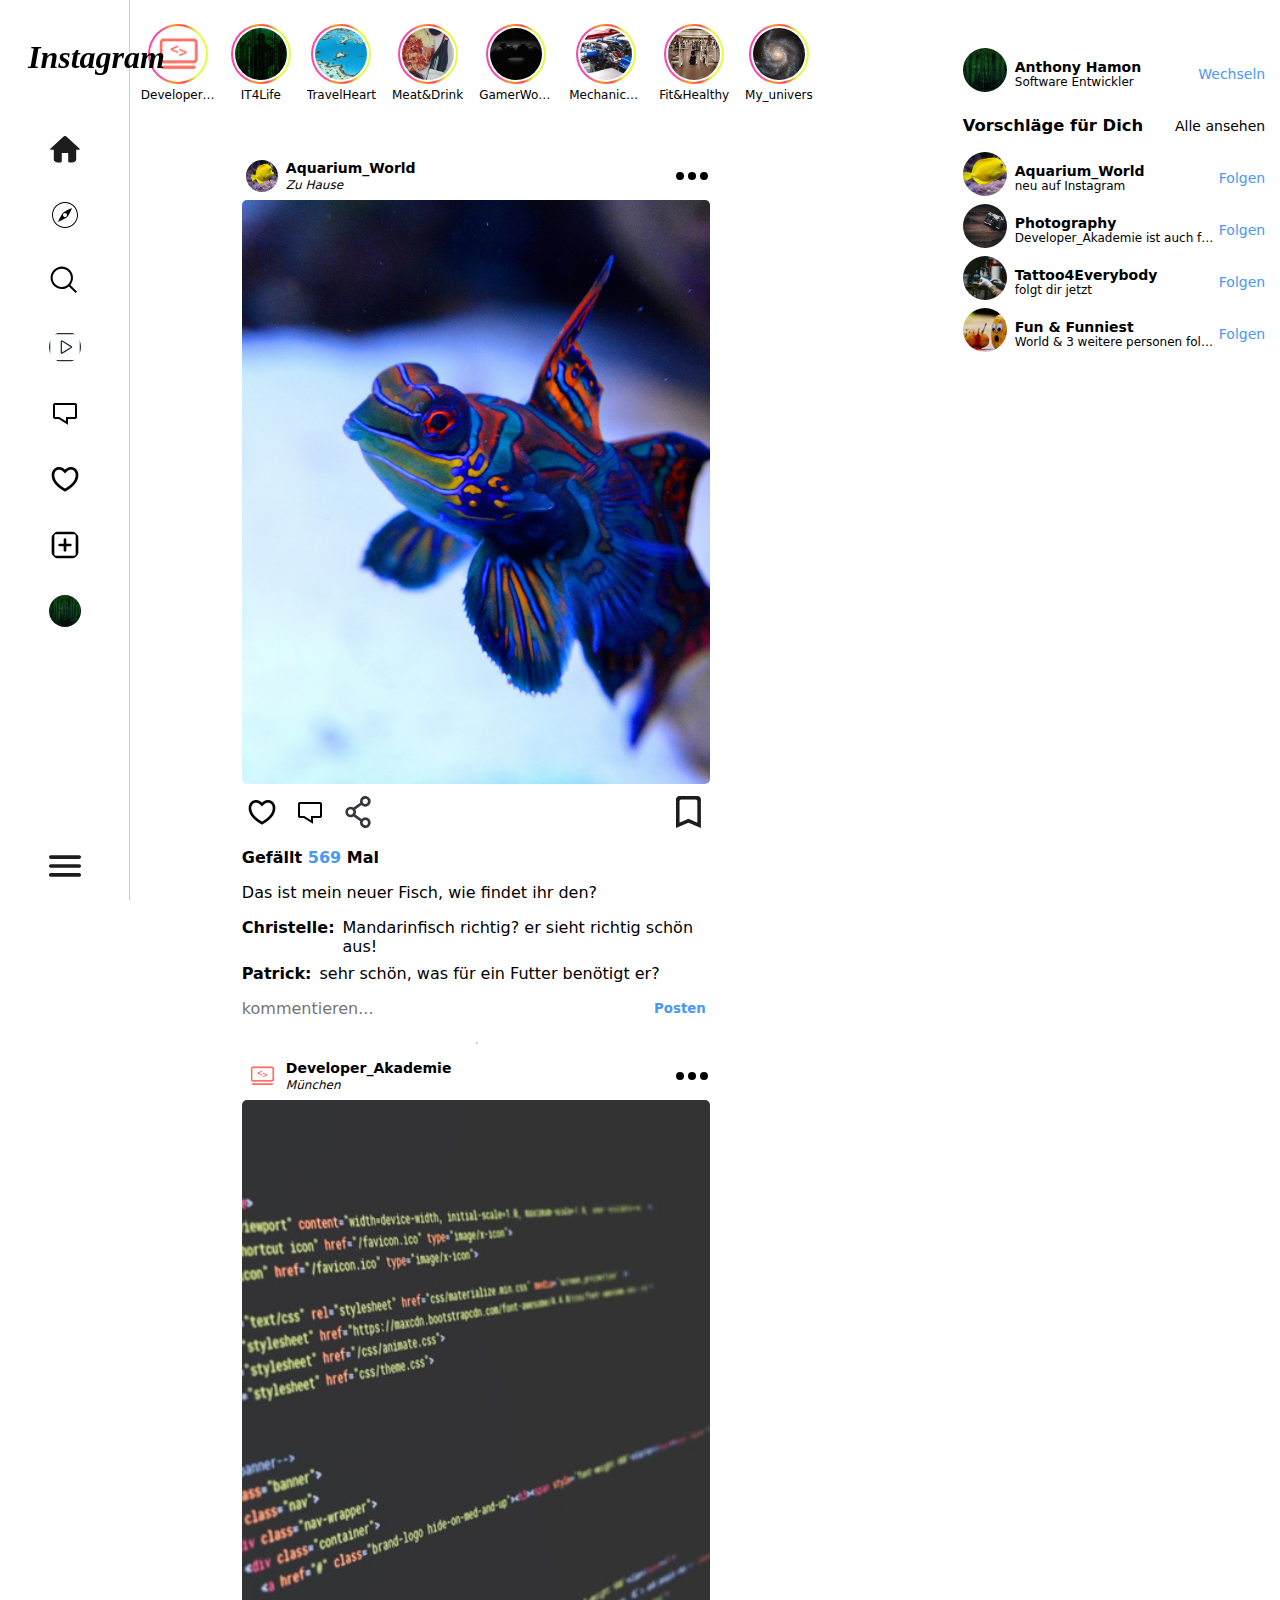
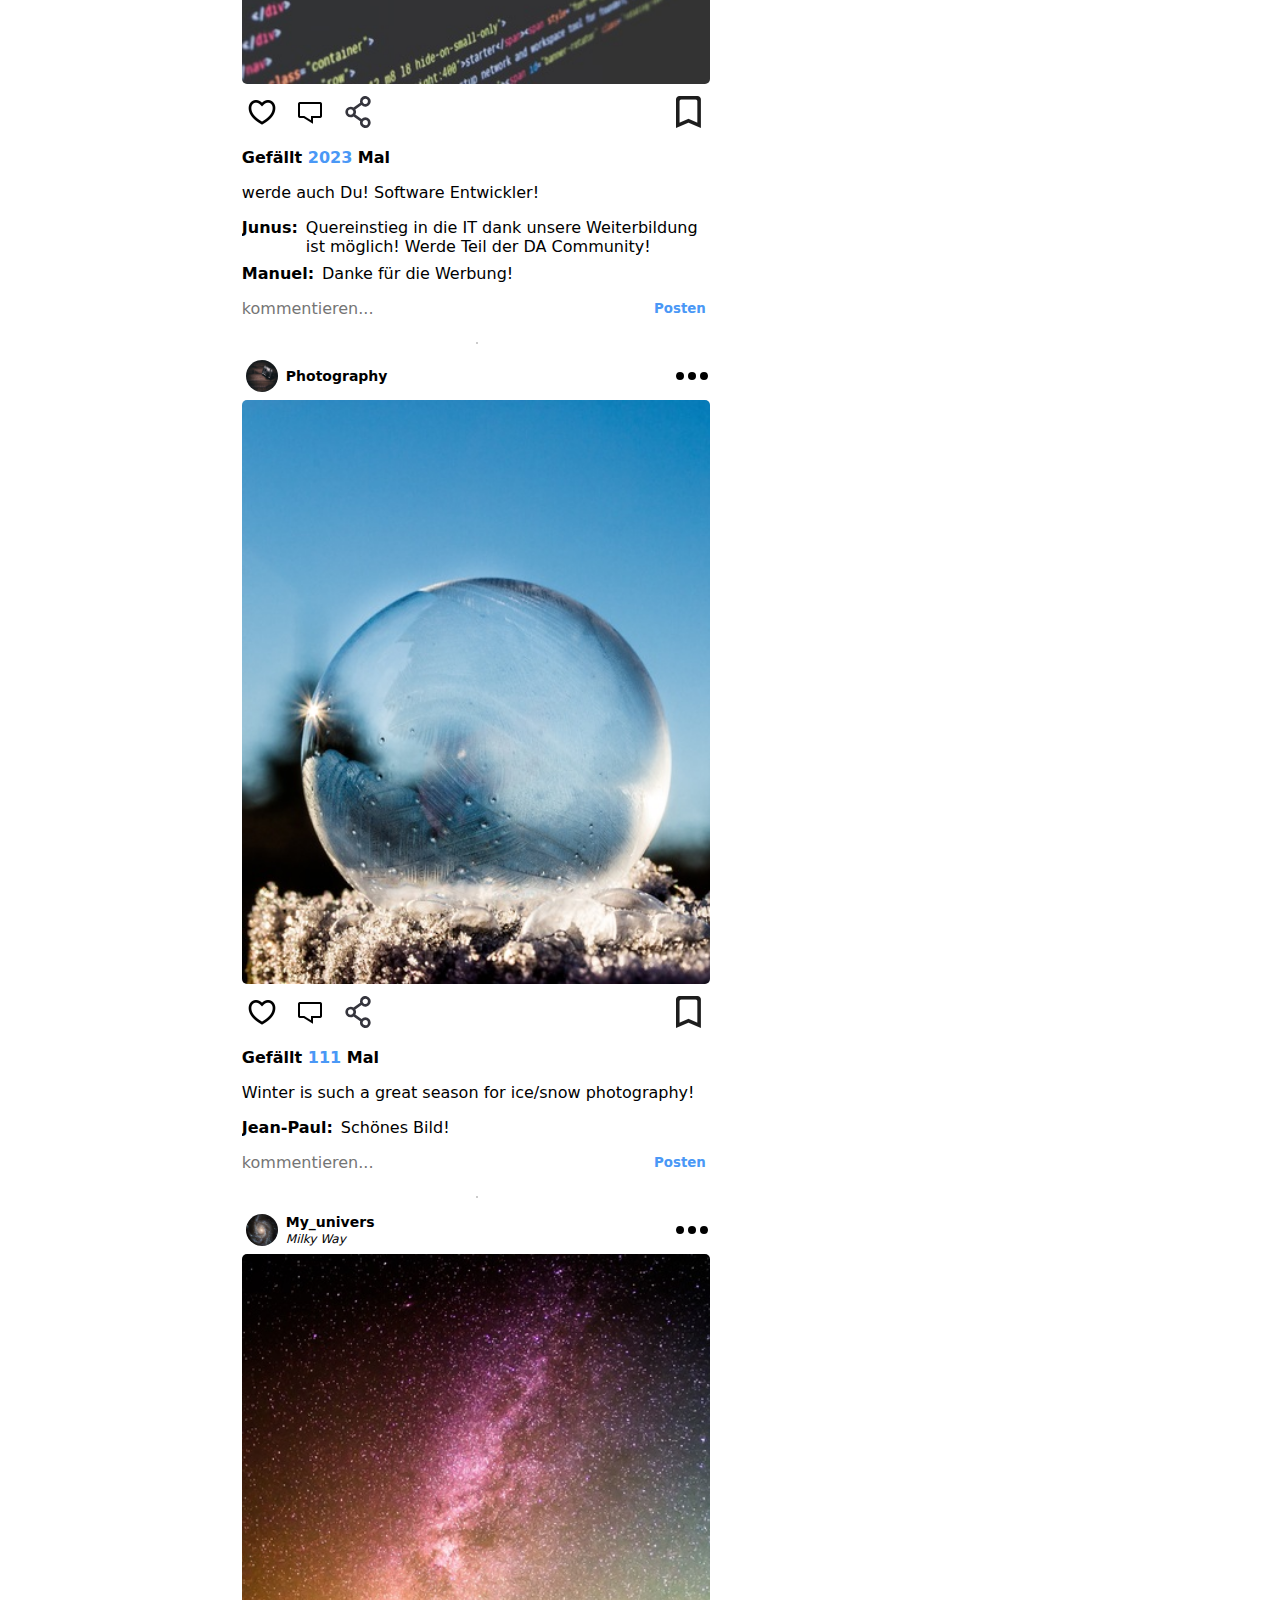
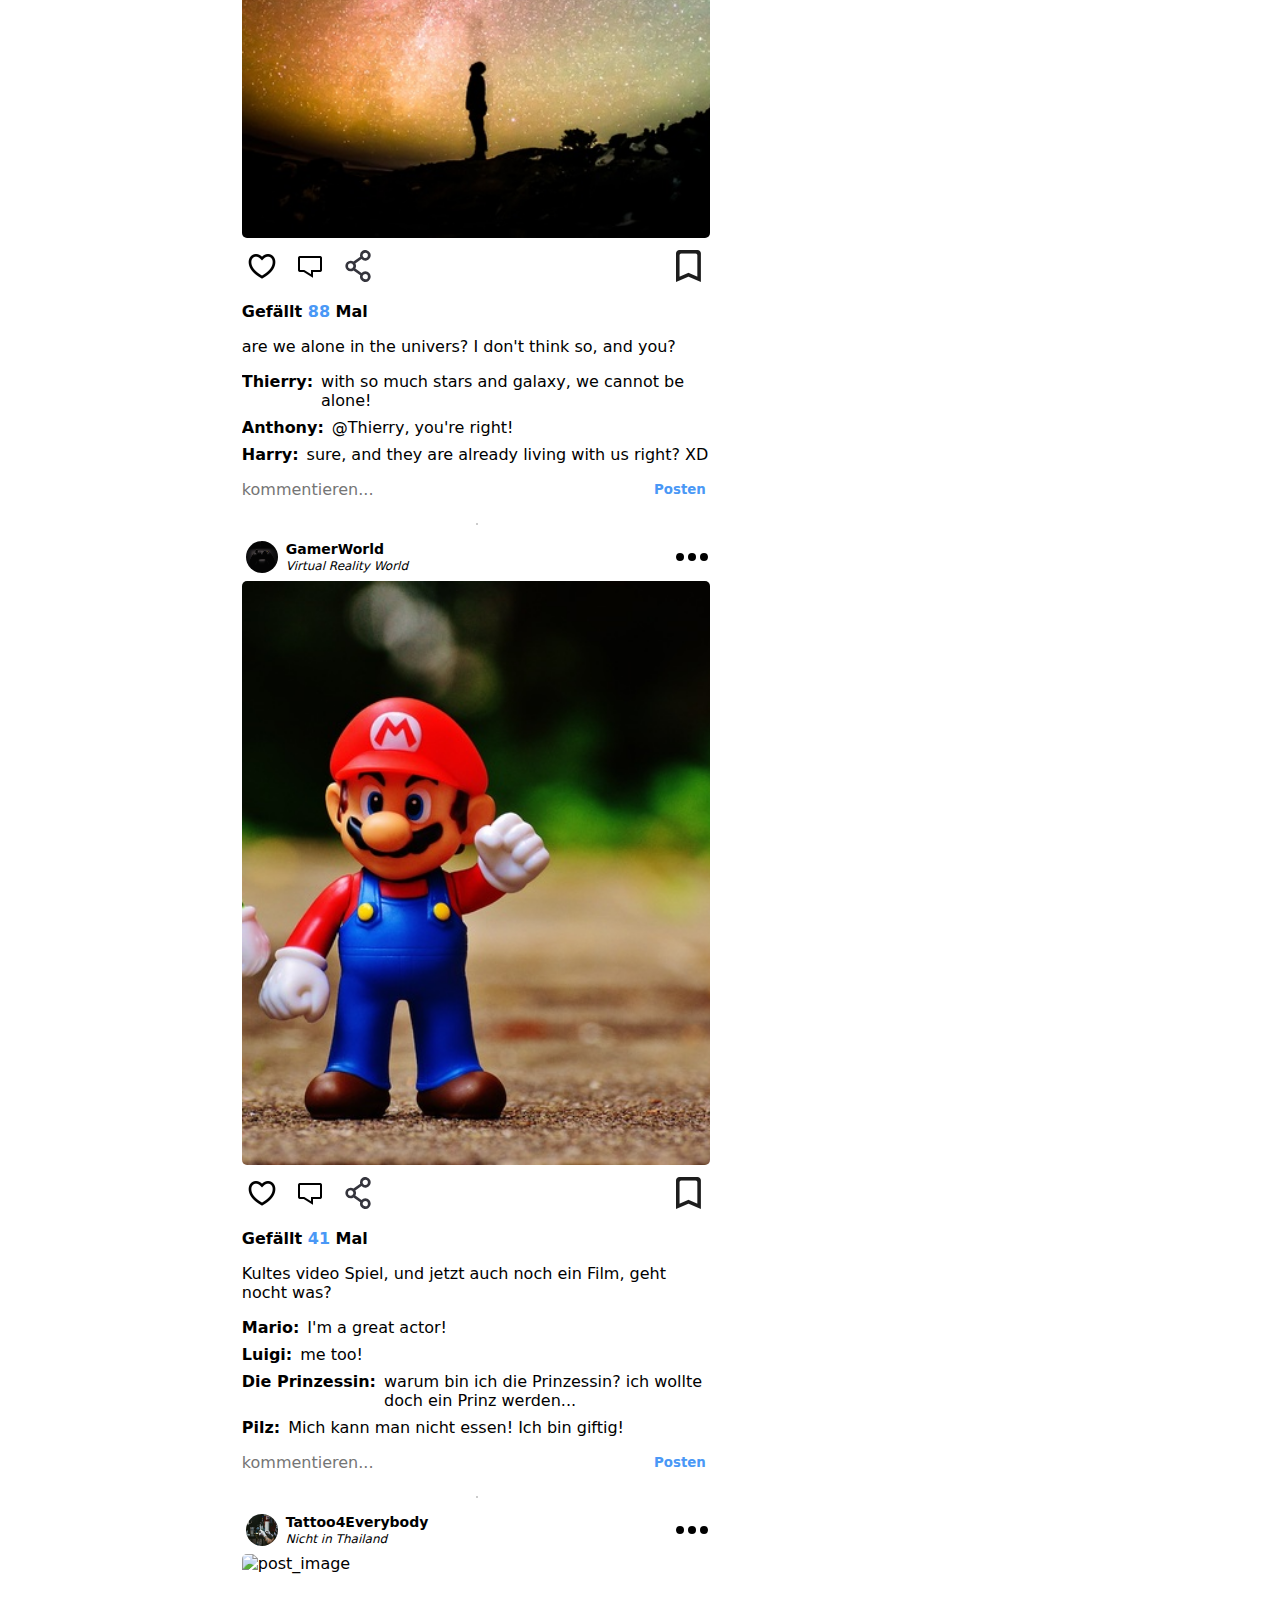
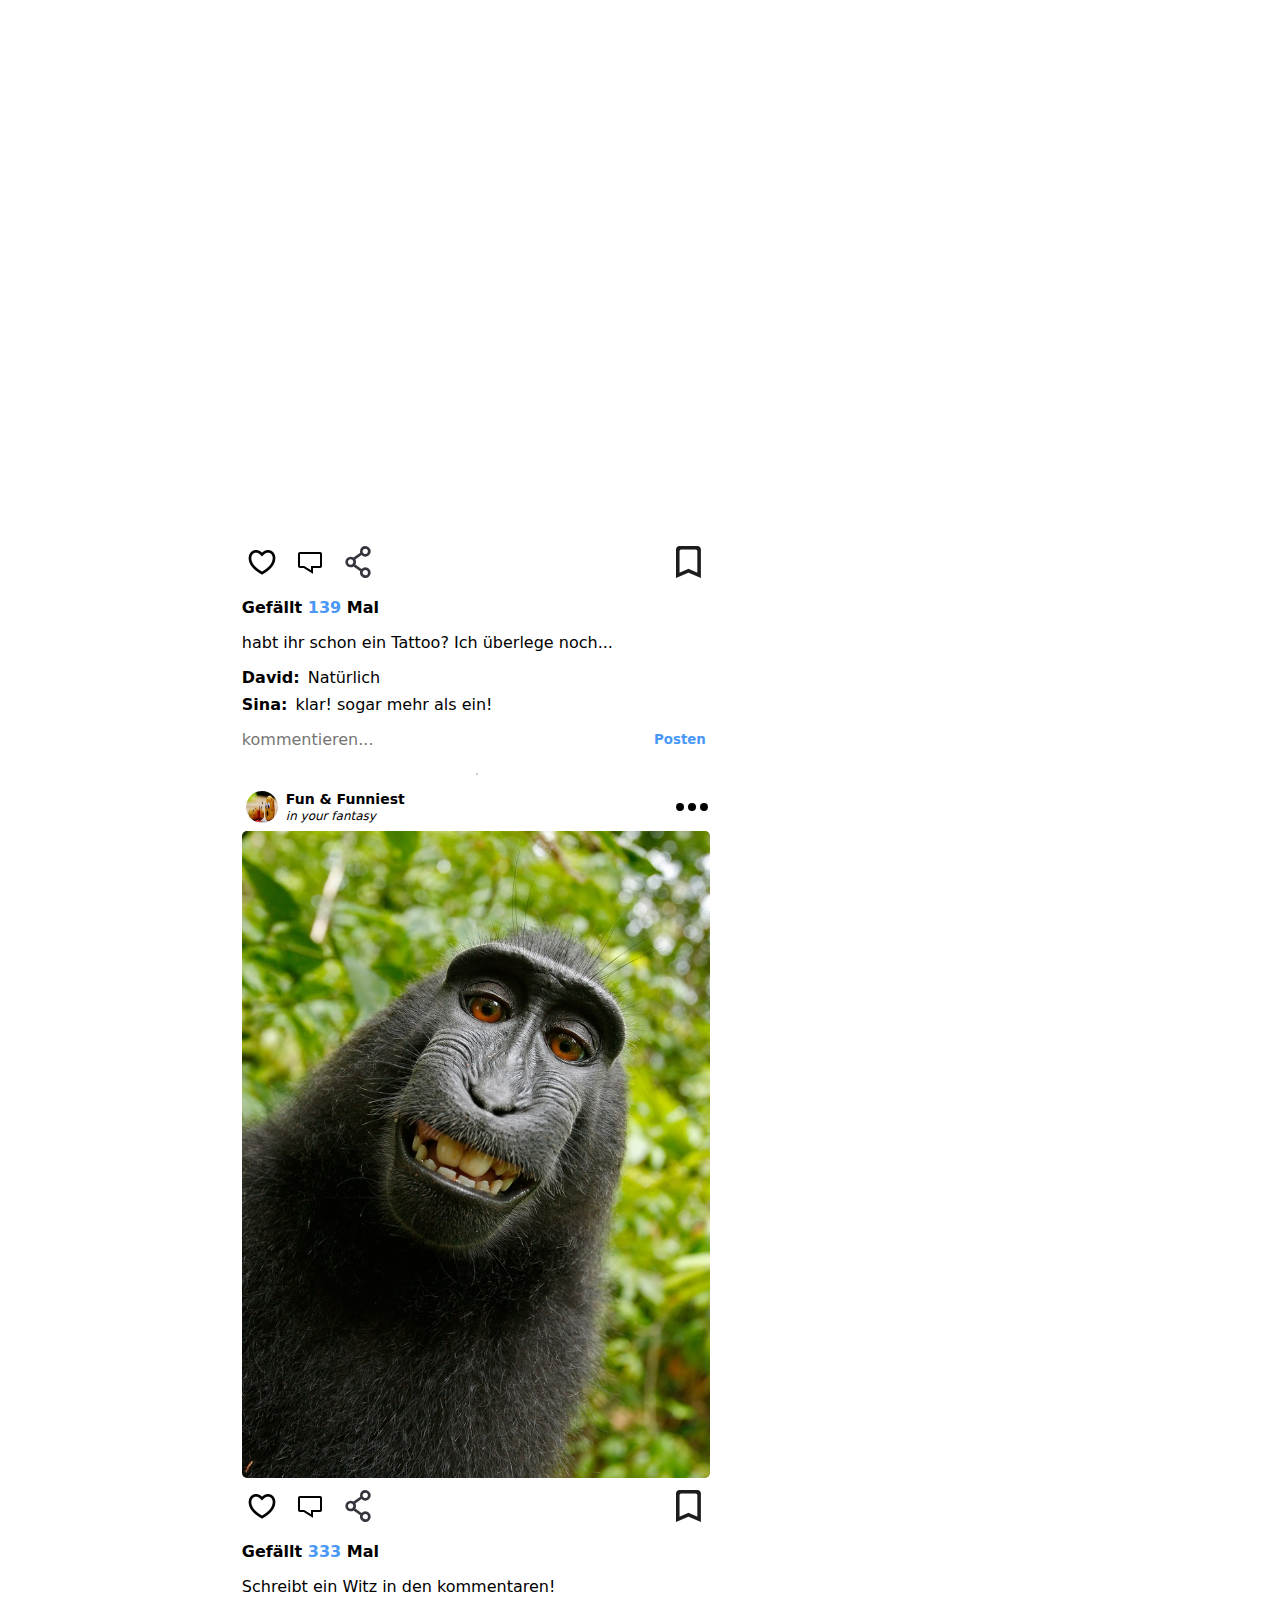
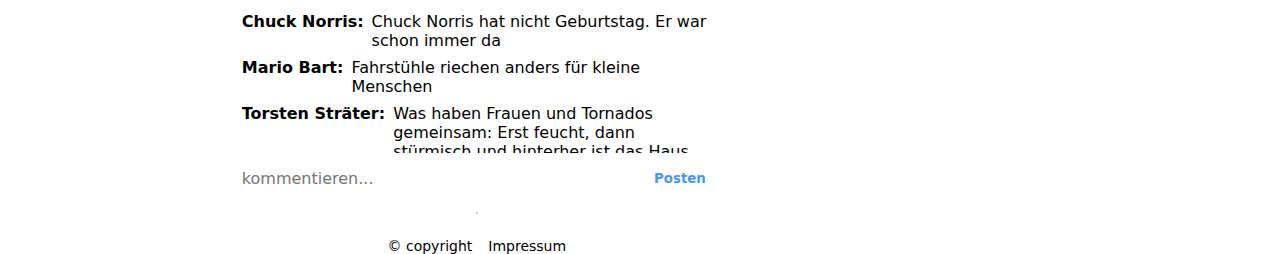
==== index.html @ f48aa2a3 "saving instagram project" ====
<!DOCTYPE html>
<html lang="en">

<head>
    <meta charset="UTF-8">
    <meta http-equiv="X-UA-Compatible" content="IE=edge">
    <meta name="viewport" content="width=device-width, initial-scale=1.0">
    <title>Instagram</title>
    <link rel="stylesheet" href="style.css">
    <link rel="stylesheet" href="font.css">
    <link rel="stylesheet" href="media_query.css">
    <link rel="shortcut icon" href="img/icons/favico.ico" type="image/x-icon">
    <script src="script.js"></script>
</head>

<body onload="renderPost()">

    <main id="fullPage">
        <section class="navbarCtn">
            <nav class="navbar">
                <div class="navbar_row">
                    <div class="d-none">
                        <img src="img/icons/instagram.png" alt="">
                        <h1>Instagram</h1>
                    </div>
                    <div>
                        <ul>
                            <li><img src="img/icons/home.svg" alt=""><a href="#">Starseite</a></li>
                            <li><img src="img/icons/compass.svg" alt=""><a href="#">Entdecken</a></li>
                            <li><img src="img/icons/search.svg" alt=""><a href="#">Suche</a></li>
                            <li><img src="img/icons/video.svg" alt=""><a href="#">Reels</a></li>
                            <li><img src="img/icons/message.png" alt=""><a href="#">Nachrichten</a></li>
                            <li><img src="img/icons/heart.png" alt=""><a href="#">Benarichtigungen</a></li>
                            <li><img src="img/icons/add.svg" alt=""><a href="#">Erstellen</a></li>
                            <li><img src="img/icons/profil.png" alt=""><a href="#">Profil</a></li>
                        </ul>
                    </div>
                </div>

                <div class="navbar_menu">
                    <img src="img/icons/menu.svg" alt="">
                    <a href="#">Mehr</a>
                </div>
            </nav>
        </section>

        <main class="main">
            <section class="posts">
                <nav class="profil_navbar">
                    <div class="profil">
                        <div class="profil_circle">
                            <img src="img/icons/DA_Logo.png" alt="">
                        </div>
                        <span>Developer_Akademie</span>
                    </div>
                    <div class="profil">
                        <div class="profil_circle">
                            <img src="img/it4Life.jpg" alt="">
                        </div>
                        <span>IT4Life</span>
                    </div>
                    <div class="profil">
                        <div class="profil_circle">
                            <img src="img/travel_heart.jpg" alt="">
                        </div> <span>TravelHeart</span>
                    </div>
                    <div class="profil">
                        <div class="profil_circle">
                            <img src="img/meat&drink.jpg" alt="">
                        </div> <span>Meat&Drink</span>
                    </div>
                    <div class="profil">
                        <div class="profil_circle">
                            <img src="img/gamer_World.jpg" alt="">
                        </div> <span>GamerWorld</span>
                    </div>
                    <div class="profil">
                        <div class="profil_circle">
                            <img src="img/mechanic_tipps.jpg" alt="">
                        </div>
                        <span>MechanicTipps</span>
                    </div>
                    <div class="profil">
                        <div class="profil_circle">
                            <img src="img/fitness.jpg" alt="">
                        </div> <span>Fit&Healthy</span>
                    </div>
                    <div class="profil">
                        <div class="profil_circle">
                            <img src="img/univers.jpg" alt="">

                        </div> <span>My_univers</span>
                    </div>
                </nav>

                <section id="post" class="section_post">

                </section>
                <div class="legal_links">
                    <a href="impressum.html" target="_blank">© copyright</a>
                    <a href="impressum.html" target="_blank">Impressum</a>
                </div>
            </section>


            <aside class="aside">
                <div class="profils_suggestion_Ctn">
                    <div class="profil_title">
                        <img src="img/icons/profil.png" alt="">
                        <div class="profils_suggestion">
                            <div>Anthony Hamon</div>
                            <span>Software Entwickler</span>
                        </div>
                    </div>
                    <a href="#">Wechseln</a>
                </div>
                </div>

                <section>
                    <div class="profils_suggestion_Ctn">
                        <h3>Vorschläge für Dich</h3>
                        <span>Alle ansehen</span>
                    </div>
                    <div>
                        <div class="profils_suggestion_Ctn">
                            <div class="profil_title">
                                <img src="img/yellow_doctor.jpg" alt="">
                                <div class="profils_suggestion">
                                    <div>Aquarium_World</div>
                                    <span>neu auf Instagram</span>
                                </div>
                            </div>
                            <a href="#">Folgen</a>
                        </div>

                        <div class="profils_suggestion_Ctn">
                            <div class="profil_title">
                                <img src="img/camera.jpg" alt="">
                                <div class="profils_suggestion">
                                    <div>Photography</div>
                                    <span>Developer_Akademie ist auch follower</span>
                                </div>
                            </div>
                            <a href="#">Folgen</a>
                        </div>


                        <div class="profils_suggestion_Ctn">
                            <div class="profil_title">
                                <img src="img/tattoo_world.jpg" alt="">
                                <div class="profils_suggestion">
                                    <div>Tattoo4Everybody</div>
                                    <span>folgt dir jetzt</span>
                                </div>
                            </div>
                            <a href="#">Folgen</a>
                        </div>


                        <div class="profils_suggestion_Ctn">
                            <div class="profil_title">
                                <img src="img/funny.jpg" alt="">
                                <div class="profils_suggestion">
                                    <div>Fun & Funniest</div>
                                    <span>World & 3 weitere personen folgen auch</span>
                                </div>
                            </div>
                            <a href="#">Folgen</a>
                        </div>
                    </div>
                </section>
                </div>
            </aside>
        </main>
    </main>
</body>

</html>
---- style.css ----
* {
    font-family: system-ui, -apple-system, BlinkMacSystemFont, 'Segoe UI', Roboto, Oxygen, Ubuntu, Cantarell, 'Open Sans', 'Helvetica Neue', sans-serif;
    box-sizing: border-box;
    text-decoration: none;
    color: black;
}

body {
    margin: 0;
}

#fullPage {
    display: flex;
}

.navbar {
    display: flex;
    flex-direction: column;
    justify-content: space-between;
    height: 100vh;
    width: 220px;
    position: fixed;
    padding: 18px;
    border-right: solid 1px rgba(0, 0, 0, 0.2);
}

.navbarCtn {
    height: 100vh;
    width: 220px;
}

.d-none img{
    display: none;
}

ul {
    list-style: none;
    display: flex;
    flex-direction: column;
    justify-content: center;
    gap: 12px;
    padding-left: 0;
    padding-top: 24px;
}

li {
    display: flex;
    align-items: center;
    gap: 12px;
    padding: 10px;
    border: solid 1px;
    border-color: transparent;
}

li:hover {
    border-radius: 10px;
    padding: 10px 9px;
    background-color: #f2f2f2;
}

li img {
    width: 32px;
    height: 32px;
    border-radius: 50%;
}

.navbar h1 {
    padding-left: 10px;
    font-style: italic;
    font-family: Cambria, Cochin, Georgia, Times, 'Times New Roman', serif;
}

.navbar_menu {
    display: flex;
    align-items: center;
    gap: 12px;
    padding: 0 18px;
}

.navbar_menu img {
    width: 32px;
    height: 32px;
}

.main {
    display: flex;
    justify-content: center;
    width: 100%;
}

.profil_navbar {
    display: flex;
    justify-content: space-between;
    gap: 16px;
}

.profil_circle {
    display: flex;
    padding: 2px;
    background: rgb(252, 69, 171);
    background: linear-gradient(90deg, rgba(252, 69, 171, 1) 20%, rgba(253, 156, 29, 1) 40%, rgba(252, 69, 69, 1) 60%, rgba(229, 252, 69, 1) 80%);
    border-radius: 50%;
}

.profil {
    display: flex;
    flex-direction: column;
    align-items: center;
    gap: 4px;
}

.profil img {
    width: 56px;
    height: 56px;
    object-fit: cover;
    border-radius: 50%;
    padding: 2px;
    background: white;
}

.profil span {
    cursor: pointer;
    font-size: 12px;
    max-width: 74px;
    text-align: center;
    white-space: nowrap;
    overflow: hidden;
    text-overflow: ellipsis;
}

.posts {
    display: flex;
    flex-direction: column;
    padding-top: 24px;
    padding-left: 150px;
}

.section_post {
    display: flex;
    flex-direction: column;
    align-items: center;
    padding-top: 50px;
}

.post {
    display: flex;
    flex-direction: column;
    width: 470px;
}

.post_image img {
    width: 468px;
    min-height: 584px;
    object-fit: cover;
    border-radius: 5px;
}

.flex_post_icons {
    display: flex;
    justify-content: space-between;
    padding: 8px 4px;
    cursor: pointer;
}

.flex_post_icons img {
    width: 32px;
    height: 32px;
    border-radius: 50%;
}

.post_icons {
    display: flex;
    gap: 16px;
}

.post_icons img {
    border-radius: unset;
}

.post_title {
    display: flex;
    align-items: center;
    gap: 8px;
    font-size: 14px;
    font-weight: bold;
}

.post_title span {
    font-size: 12px;
    font-weight: 500;
    font-style: italic;
}

.like_counter {
    padding-top: 8px;
    font-weight: 600;
    cursor: pointer;
}

.like_counter span {
    color: #4A98F6;
}

.comment_input {
    border: none;
    outline: none;
    padding: 8px 0;
    font-size: 16px;
}

.post_separator {
    border: solid 1px rgba(0, 0, 0, 0.2);
}

.legal_links {
    display: flex;
    justify-content: center;
    gap: 16px;
    padding-top: 16px;
    font-size: 14px;
}

.aside {
    padding-top: 48px;
    padding-left: 150px;
    padding-right: 24px;
}

.aside a {
    color: #4A98F6;
}

.aside a:hover {
    color: black;
}

.profils_suggestion_Ctn {
    display: flex;
    justify-content: space-between;
    align-items: center;
    font-size: 14px;
    gap: 4px;
    cursor: pointer;
}

.profils_suggestion_Ctn img {
    width: 44px;
    height: 44px;
    border-radius: 50%;
    object-fit: cover;
    margin-bottom: 8px;
    object-fit: cover;
}

.profils_suggestion {
    display: flex;
    flex-direction: column;
    justify-content: center;
}

.profils_suggestion div {
    font-size: 14px;
    font-weight: bold;
}

.profils_suggestion span {
    font-size: 12px;
    text-overflow: ellipsis;
    white-space: nowrap;
    overflow: hidden;
    align-self: baseline;
    max-width: 200px;
}

.profil_title {
    display: flex;
    justify-content: space-between;
    gap: 8px;
}

.commentCtn {
    display: flex;
    flex-direction: column;
    max-height: 210px;
    overflow-y: scroll;
    gap: 8px;
}

.commentCtn::-webkit-scrollbar {
    display: none;
}

.post_Comment {
    display: flex;
    gap: 8px;
}

.post_Comment span {
    font-weight: 700;
    min-width: max-content;
    cursor: pointer;
}

.posting_comment {
    display: flex;
    justify-content: space-between;
}

.posting_button {
    border: none;
    background-color: transparent;
    font-weight: 700;
    color: #4A98F6;
}

.posting_button:hover {
    text-decoration: underline;
}

.toggle_img {
    display: none;
}

.red_heart {
    filter: invert(20%) sepia(68%) saturate(6983%) hue-rotate(355deg) brightness(98%) contrast(124%);
}

.blue_save {
    filter: invert(51%) sepia(34%) saturate(2276%) hue-rotate(192deg) brightness(102%) contrast(93%);
}
---- font.css ----
/* open-sans-regular - latin */
@font-face {
    font-display: swap; /* Check https://developer.mozilla.org/en-US/docs/Web/CSS/@font-face/font-display for other options. */
    font-family: 'Open Sans';
    font-style: normal;
    font-weight: 400;
    src: url('fonts/open-sans-v34-latin-regular.eot'); /* IE9 Compat Modes */
    src: url('fonts/open-sans-v34-latin-regular.eot?#iefix') format('embedded-opentype'), /* IE6-IE8 */
         url('fonts/open-sans-v34-latin-regular.woff2') format('woff2'), /* Super Modern Browsers */
         url('fonts/open-sans-v34-latin-regular.woff') format('woff'), /* Modern Browsers */
         url('fonts/open-sans-v34-latin-regular.ttf') format('truetype'), /* Safari, Android, iOS */
         url('fonts/open-sans-v34-latin-regular.svg#OpenSans') format('svg'); /* Legacy iOS */
  }
  /* open-sans-500 - latin */
  @font-face {
    font-display: swap; /* Check https://developer.mozilla.org/en-US/docs/Web/CSS/@font-face/font-display for other options. */
    font-family: 'Open Sans';
    font-style: normal;
    font-weight: 500;
    src: url('fonts/open-sans-v34-latin-500.eot'); /* IE9 Compat Modes */
    src: url('fonts/open-sans-v34-latin-500.eot?#iefix') format('embedded-opentype'), /* IE6-IE8 */
         url('fonts/open-sans-v34-latin-500.woff2') format('woff2'), /* Super Modern Browsers */
         url('fonts/open-sans-v34-latin-500.woff') format('woff'), /* Modern Browsers */
         url('fonts/open-sans-v34-latin-500.ttf') format('truetype'), /* Safari, Android, iOS */
         url('fonts/open-sans-v34-latin-500.svg#OpenSans') format('svg'); /* Legacy iOS */
  }
  /* open-sans-700 - latin */
  @font-face {
    font-display: swap; /* Check https://developer.mozilla.org/en-US/docs/Web/CSS/@font-face/font-display for other options. */
    font-family: 'Open Sans';
    font-style: normal;
    font-weight: 700;
    src: url('fonts/open-sans-v34-latin-700.eot'); /* IE9 Compat Modes */
    src: url('fonts/open-sans-v34-latin-700.eot?#iefix') format('embedded-opentype'), /* IE6-IE8 */
         url('fonts/open-sans-v34-latin-700.woff2') format('woff2'), /* Super Modern Browsers */
         url('fonts/open-sans-v34-latin-700.woff') format('woff'), /* Modern Browsers */
         url('fonts/open-sans-v34-latin-700.ttf') format('truetype'), /* Safari, Android, iOS */
         url('fonts/open-sans-v34-latin-700.svg#OpenSans') format('svg'); /* Legacy iOS */
  }
  /* open-sans-800 - latin */
  @font-face {
    font-display: swap; /* Check https://developer.mozilla.org/en-US/docs/Web/CSS/@font-face/font-display for other options. */
    font-family: 'Open Sans';
    font-style: normal;
    font-weight: 800;
    src: url('fonts/open-sans-v34-latin-800.eot'); /* IE9 Compat Modes */
    src: url('fonts/open-sans-v34-latin-800.eot?#iefix') format('embedded-opentype'), /* IE6-IE8 */
         url('fonts/open-sans-v34-latin-800.woff2') format('woff2'), /* Super Modern Browsers */
         url('fonts/open-sans-v34-latin-800.woff') format('woff'), /* Modern Browsers */
         url('fonts/open-sans-v34-latin-800.ttf') format('truetype'), /* Safari, Android, iOS */
         url('fonts/open-sans-v34-latin-800.svg#OpenSans') format('svg'); /* Legacy iOS */
  }
---- media_query.css ----
@media(max-width:1355px) {
    .navbar {
        width: 130px;
    }

    .navbar ul li a {
        display: none;
    }

    .navbar ul {
        align-items: center;
    }

    .navbar_menu a {
        display: none;
    }

    .navbar_menu {
        justify-content: center;
    }
}

@media(max-width:1255px) {
    .aside {
        padding-left: 80px;
    }
}

@media(max-width:1170px) {

    .navbar {
        width: 80px;
    }

    .aside {
        padding-left: 40px;
    }

    .d-none {
        display: flex;
        justify-content: center;
    }

    .d-none h1 {
        display: none;
    }

    .d-none img {
        display: block;
        width: 42px;
        height: 42px;
    }

    @media(max-width:1130px) {
        .posts {
            padding-left: unset;
        }
    }

    @media(max-width:1100px) {
        .aside {
            display: none;
        }
    }

    @media(max-width:740px) {
        .navbarCtn{
            display: flex;
            flex-direction: row;
            width: auto;
            height: auto;
        }

        .navbar{
            flex-direction: row;
            align-items: center;
            height: max-content;
            width: 100%;
            padding: 0 18px;
            position: fixed;
            bottom: 0;
            right: 0;
            left: 0;
            background-color: white;
            border-top: 1px solid rgba(0, 0, 0, 0.2);
        }

        .navbar_row{
            display: flex;
            align-items: center;
            flex-direction: row;
            gap: 45px;
        }

        .navbar ul{
            display: flex;
            flex-direction: row;
            align-items: center;
            padding-top: unset;
        }

        .navbar li:hover {
            padding: 10px;
        }
    }

    @media(max-width: 700px){
        .navbar_menu img{
            width: 24px;
            height: 24px;
        }

        .navbar_row{
            gap: 20px;
        }

        .profil_navbar{
            overflow-x: scroll;
        }
    }

    @media(min-width: 700px){
        .profil_navbar::-webkit-scrollbar{
            display: unset;
        }
    }

    @media(max-width: 665px){
        .profil_navbar{
            width: 480px;
    }

    .navbar{
        justify-content: center;
    }

    .navbar li{
        padding: unset;
    }

    .navbar li:hover{
        padding: unset;
    }
}

@media(max-width: 500px){
    .post{
        width: 375px;
    }

    .post_image img{
        width: 375px;
        height: 470px;
    }

    .navbar_row{
        gap: 5px;
    }

    .navbar ul{
        gap: 6px;
    }

    .profil_navbar{
        width: 375px;
}
}

@media(max-width: 450px){
    .navbar img{
        width: 24px;
        height: 24px;
    }

}

@media(max-width:400px){

    .post_image img{
        width: 268px;
        height: 334px;
    }

    .post{
        width: 268px;
    }

    .profil_navbar{
        width: 268px;
}

    .d-none{
        display: none;
    }

    .navbar li:nth-child(3){
        display: none;
    }
}
}
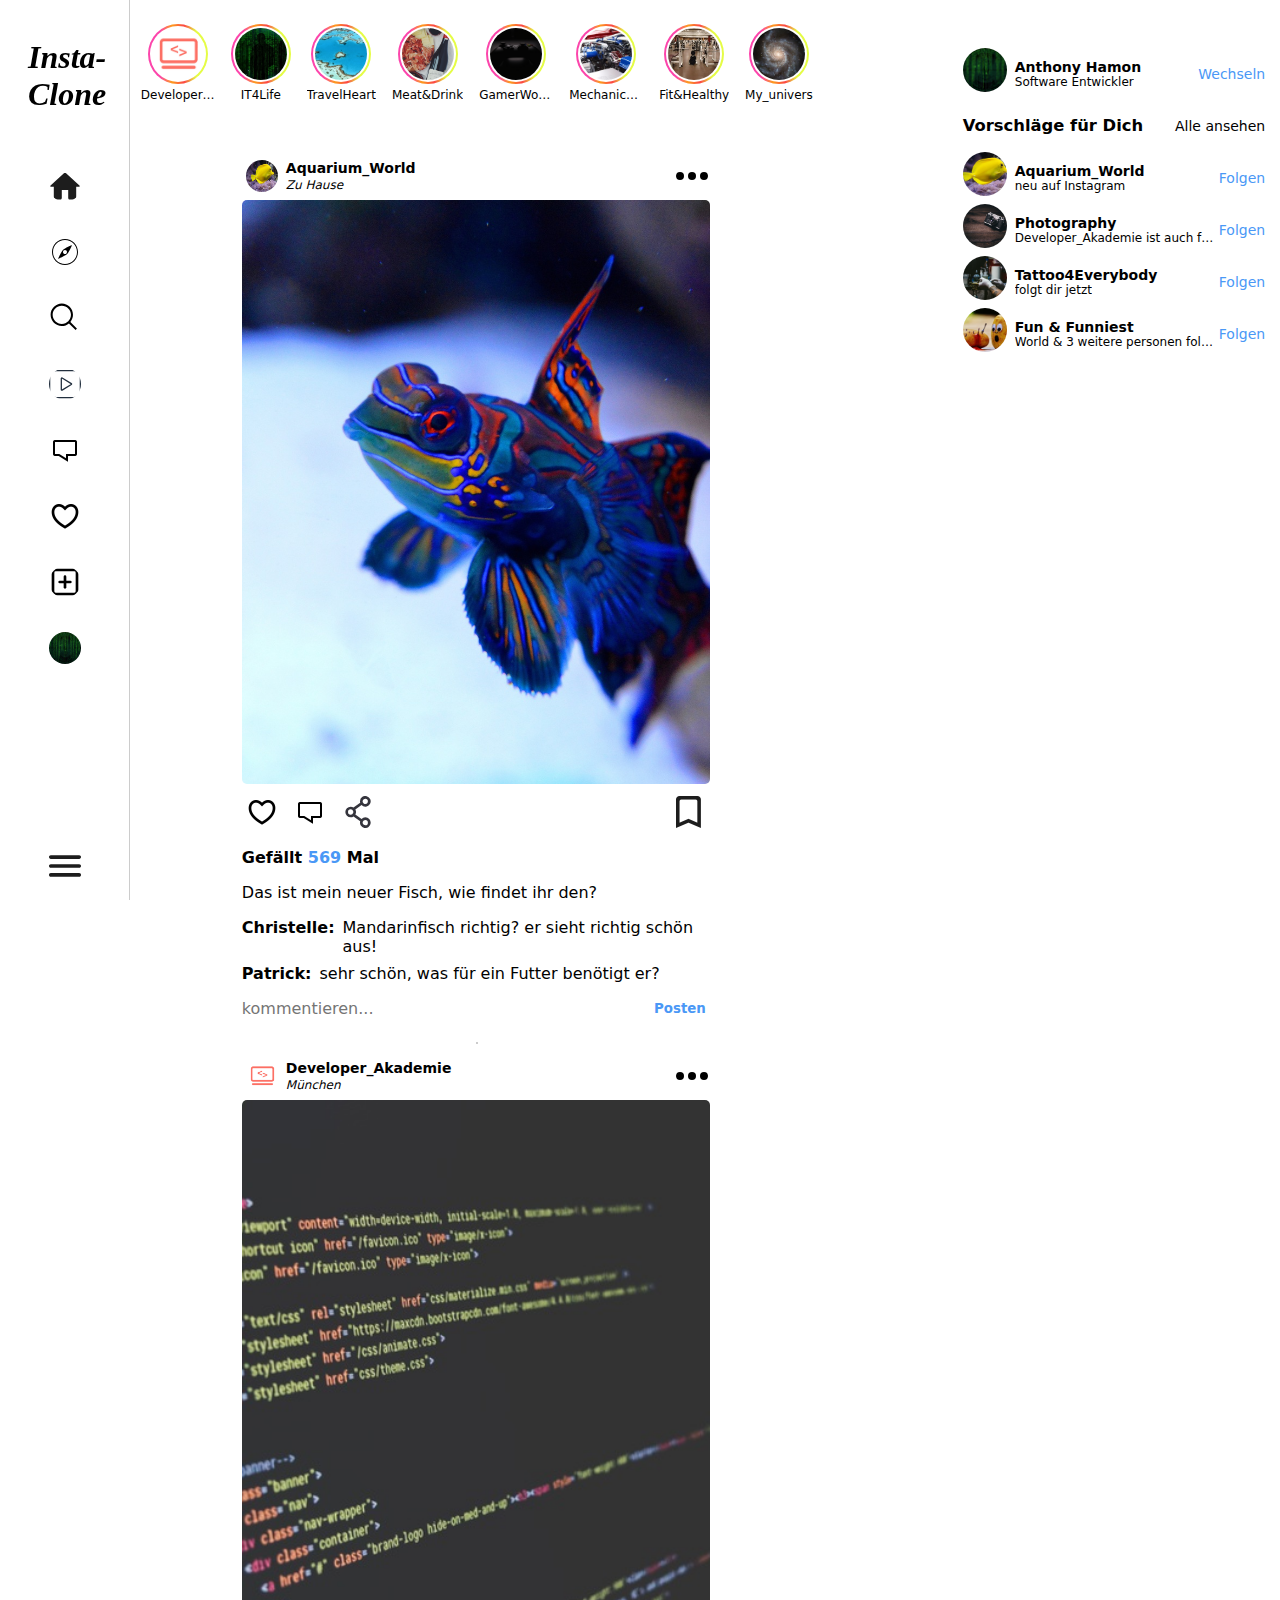
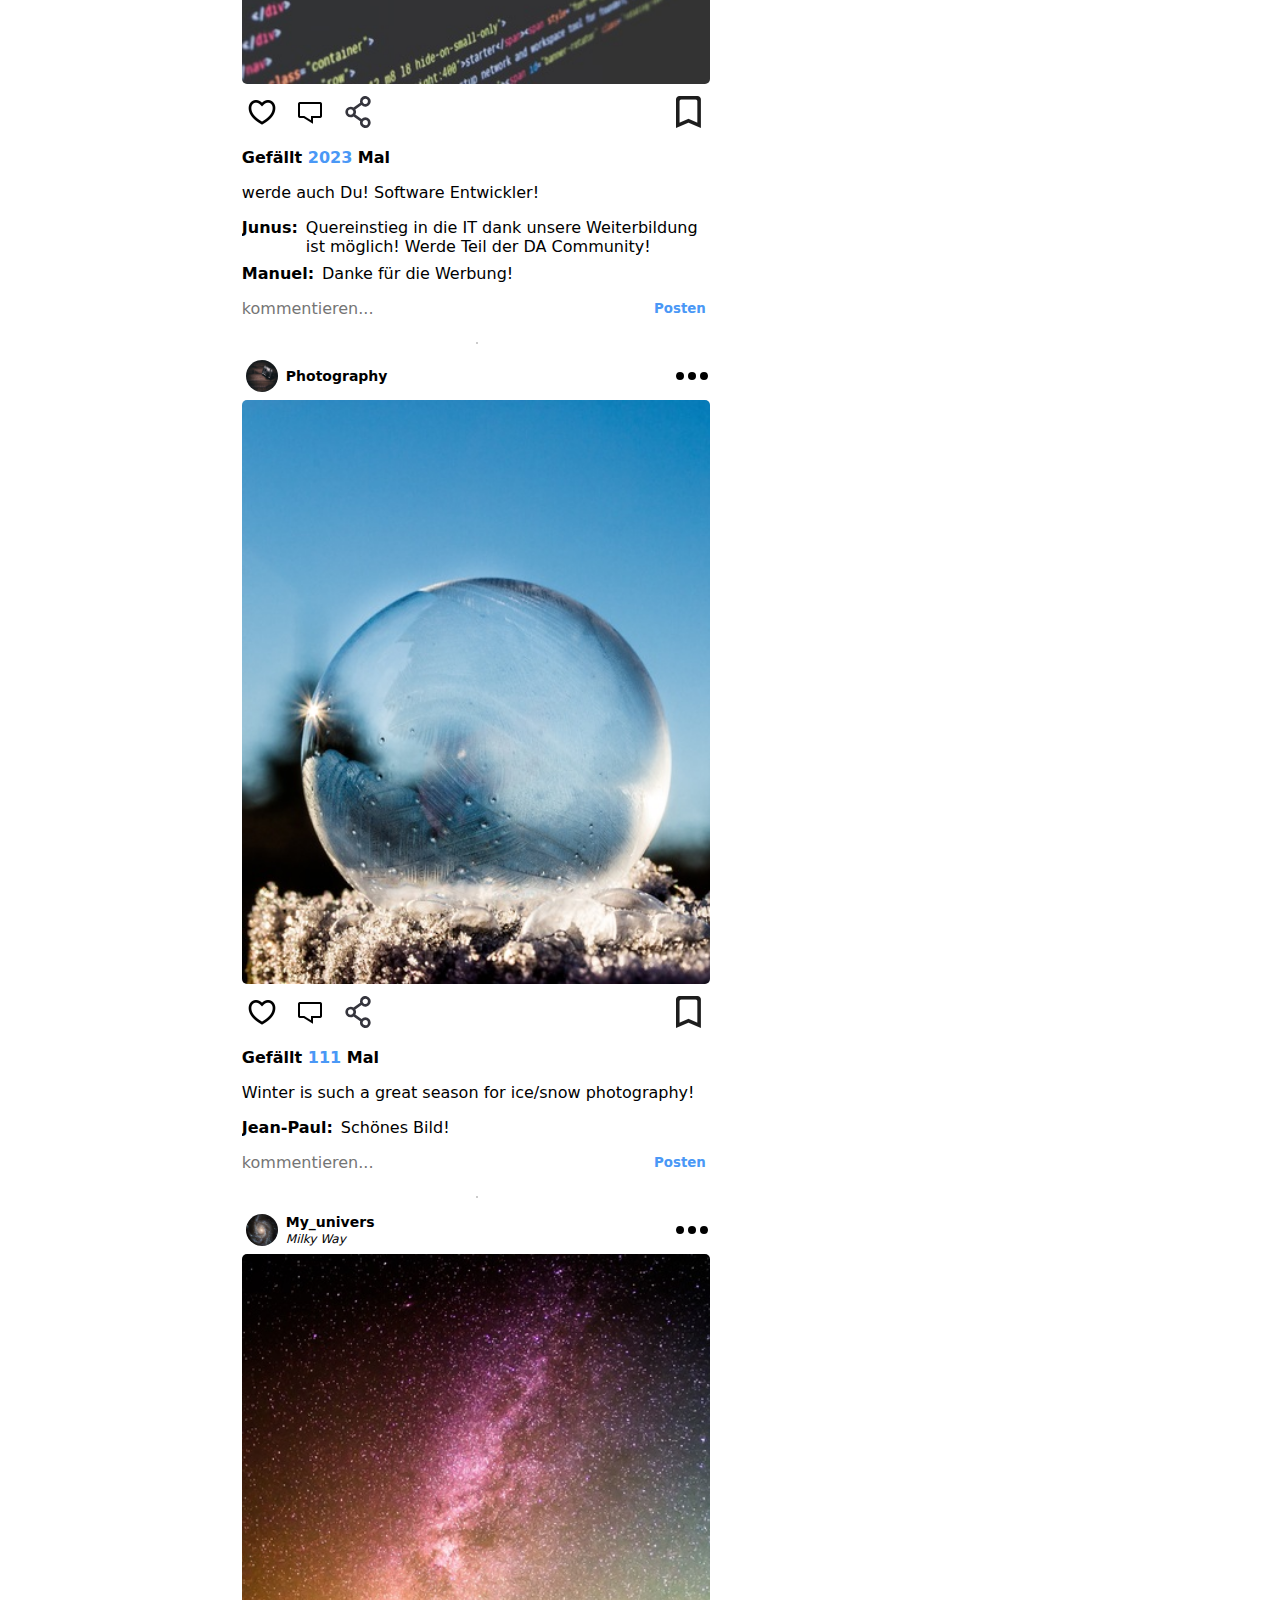
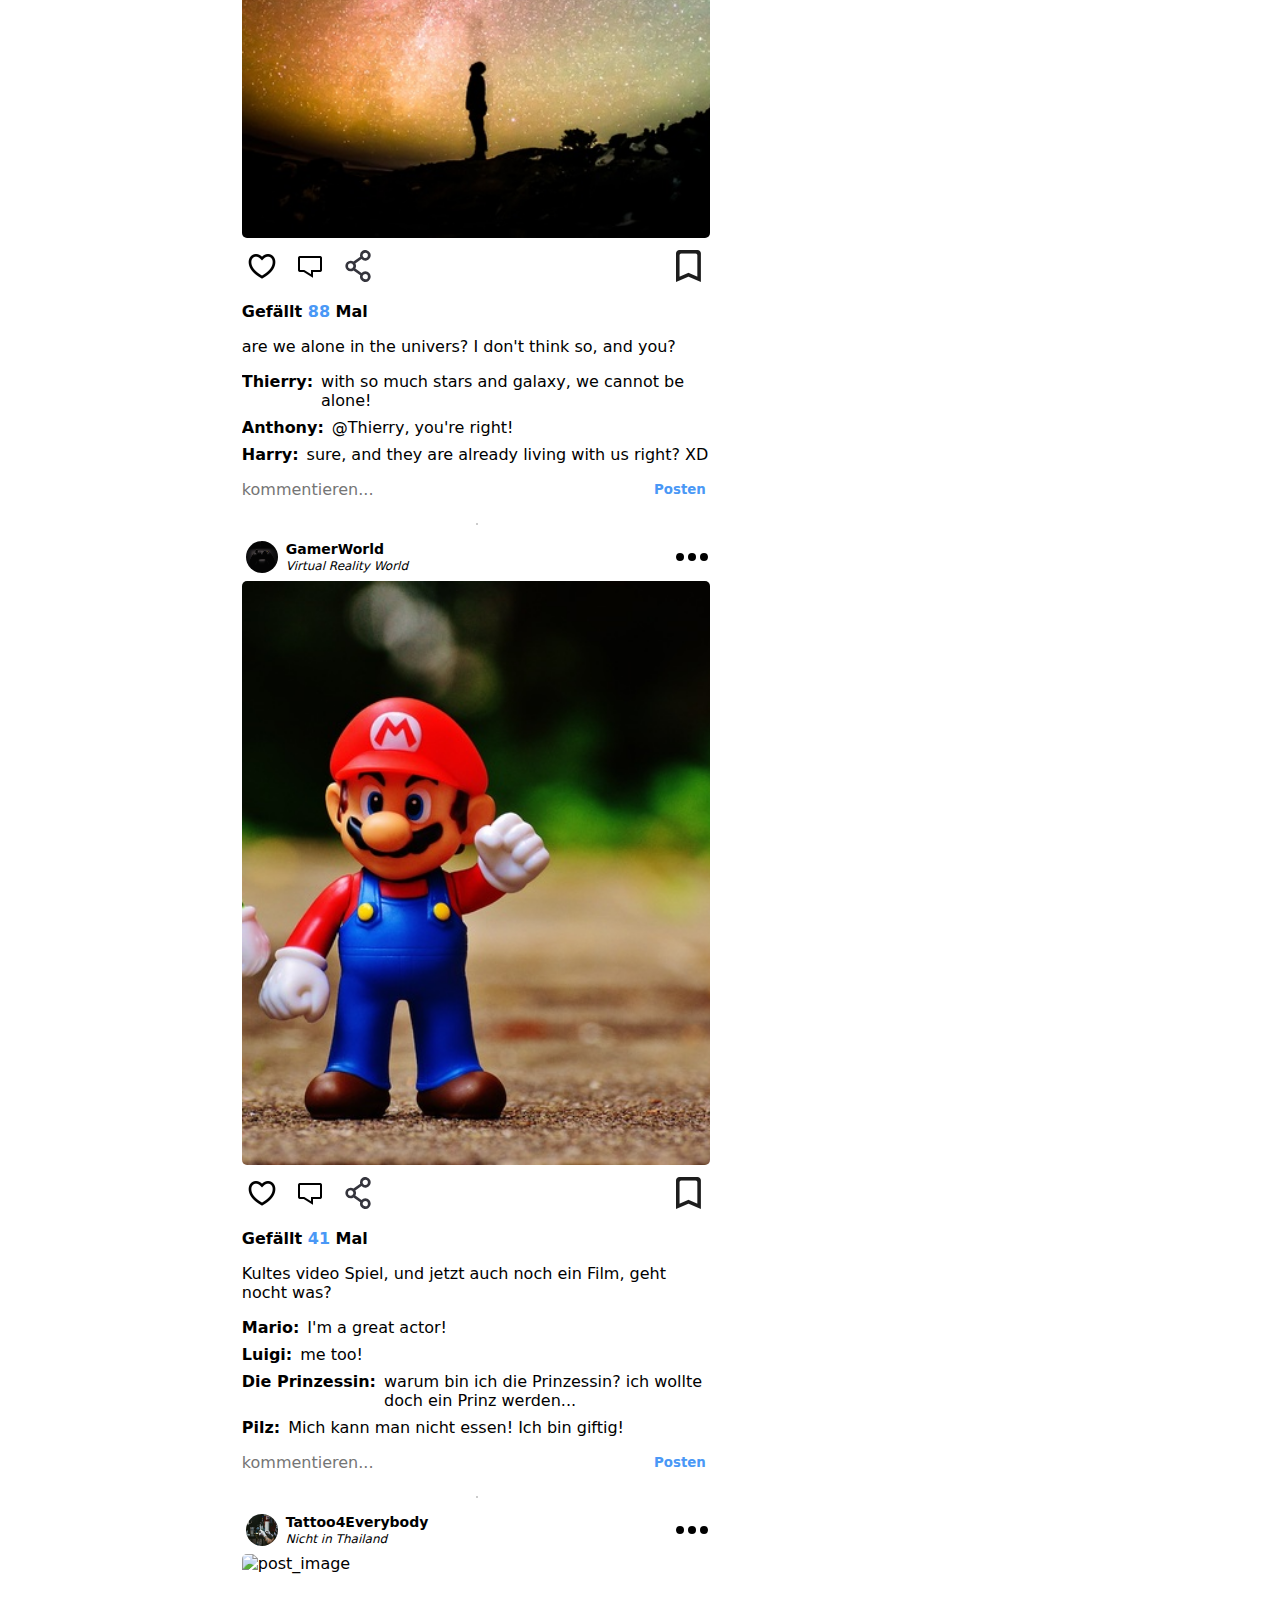
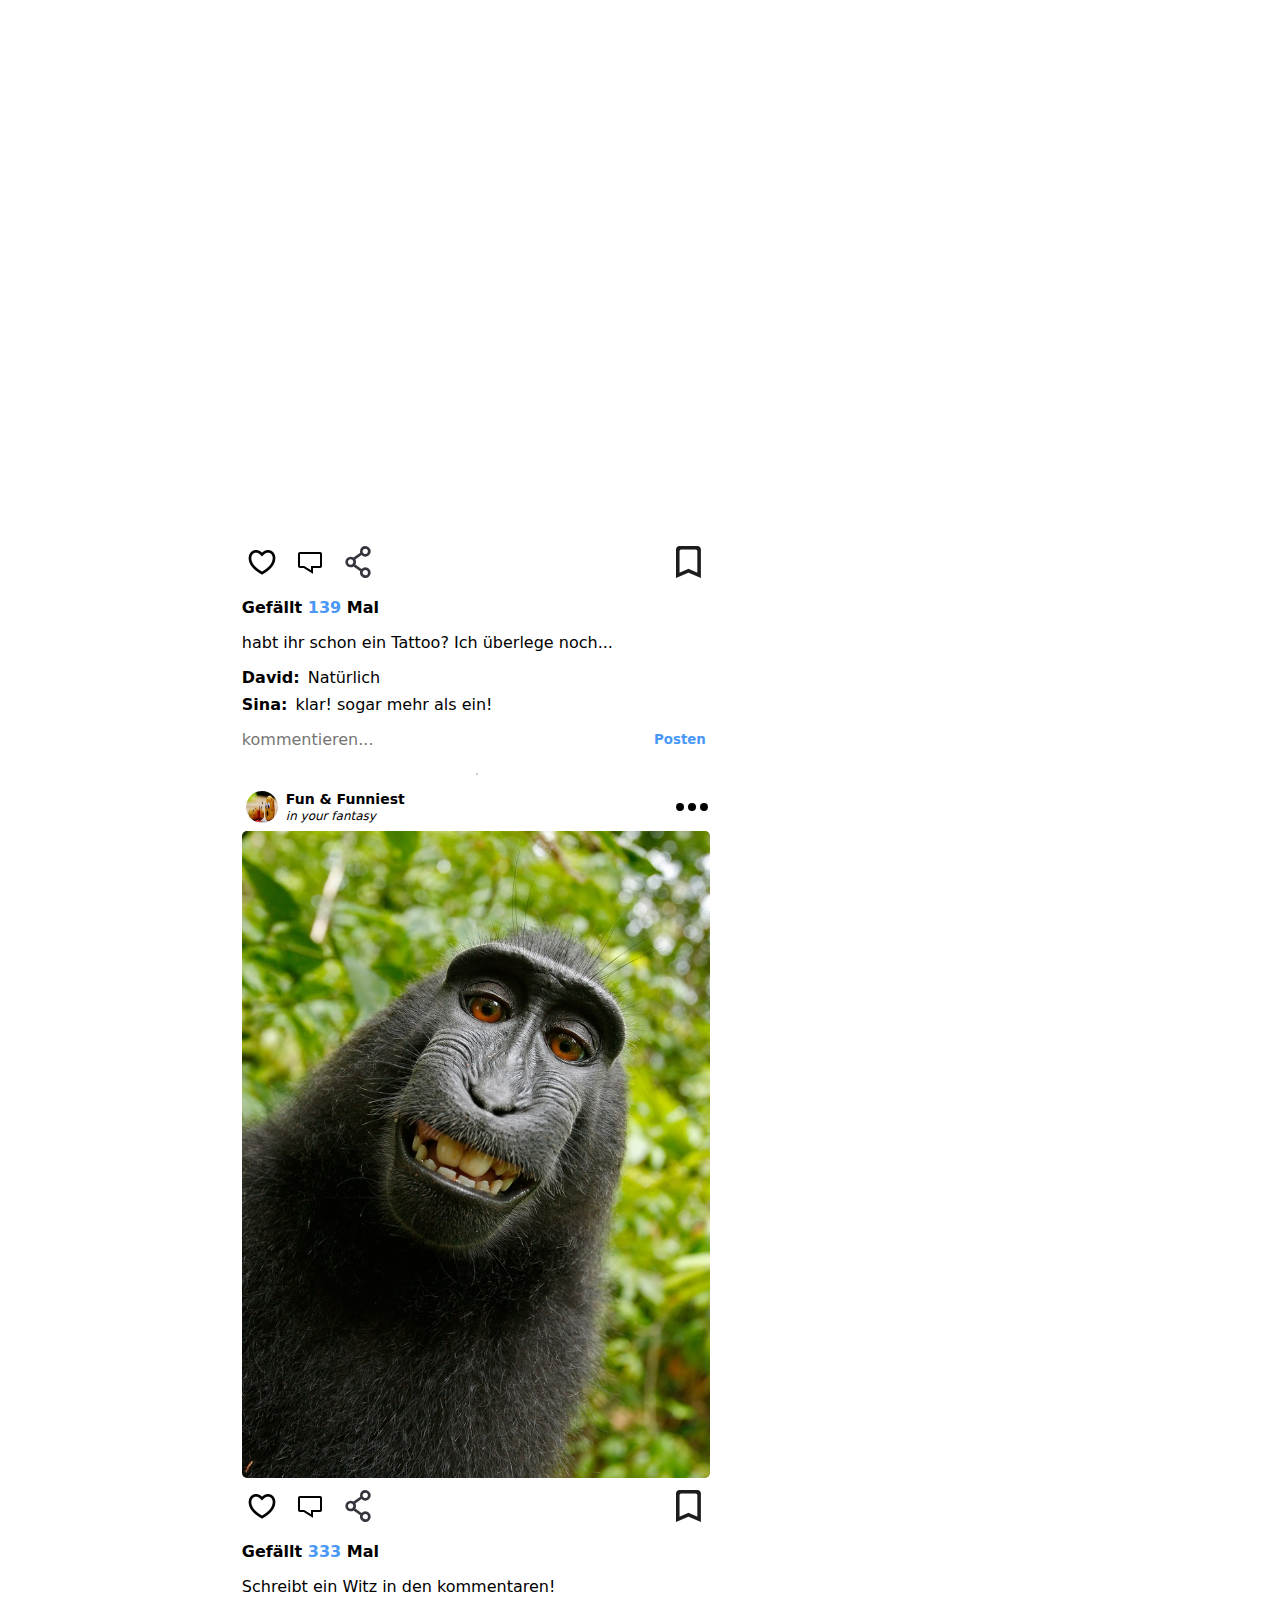
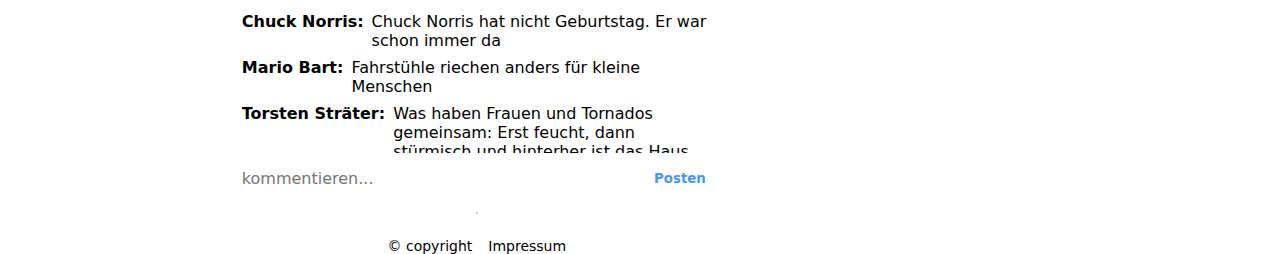
==== commit 01e3e98b: "changed-project-title" ====
--- a/index.html
+++ b/index.html
@@ -21,7 +21,7 @@
                 <div class="navbar_row">
                     <div class="d-none">
                         <img src="img/icons/instagram.png" alt="">
-                        <h1>Instagram</h1>
+                        <h1>Insta-Clone</h1>
                     </div>
                     <div>
                         <ul>
